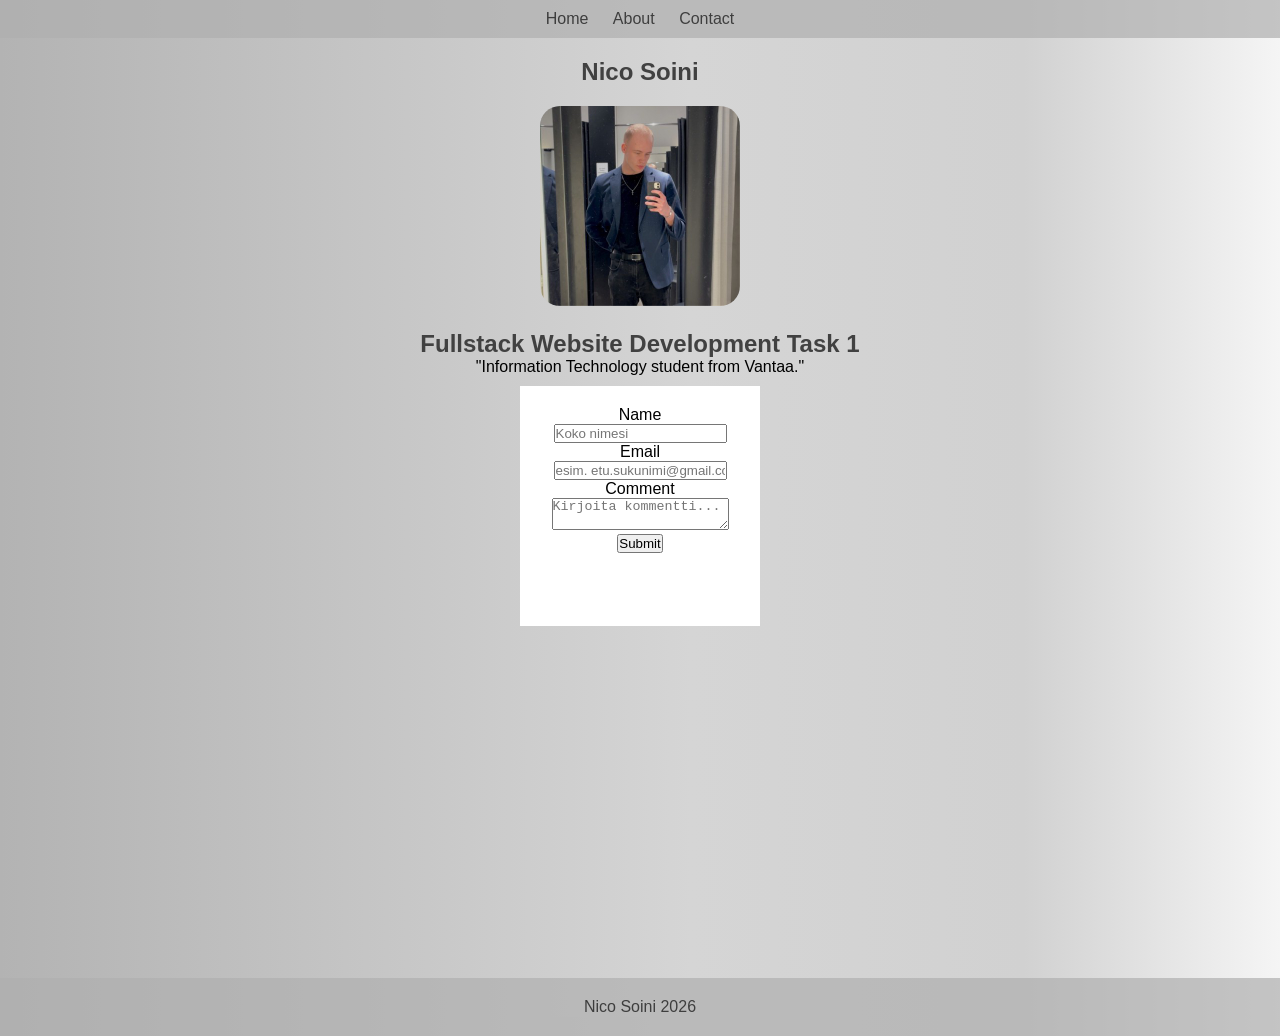
==== starter/index.html @ 15612860 "Module 1" ====
<!DOCTYPE html>
<html lang="en">
<head>
    <meta charset="UTF-8">
    <meta name="viewport" content="width=device-width, initial-scale=1.0">
    <!-- TODO: Add a descriptive title for your page -->
    <title>WS1: HTML Page</title>
    
    <!-- Link to CSS file -->
    <link rel="stylesheet" href="./css/styles.css">
</head>
<body>
    <!-- TODO Task 3: Add navigation menu here -->
    <nav class="nav">
        <ul>
        <li><a href="#home">Home</a></li>
        <li><a href="#about">About</a></li>
        <li><a href="#contact">Contact</a></li>
        </ul>
    </nav>
    

    <main>
        <section id="home">
            <!-- Add your heading, subheading, paragraph, and image here -->
                 <h1>Nico Soini</h1>
    <img src="images/nicofullstack.jpg" alt="Nico">
    <!-- Use  h2, p, and img tags -->
        </section>
        
        <!-- TODO Task 1 & 3: Add an about section -->
        <section id="about">
            <h1>Fullstack Website Development Task 1</h1>
     <p>"Information Technology student from Vantaa."</p>
        </section>
        
        <!-- TODO Task 4: Add contact form section here -->
        <section id="contact">
            <form>
                <label for="name">Name</label><br>
                <input type="text" id="name" name="name" placeholder="Koko nimesi" required><br>
                <label for="email">Email</label><br>
                <input type="text" id="email" name="email" placeholder="esim. etu.sukunimi@gmail.com" required><br>
                <label for="text">Comment</label><br>
                <textarea name="text" id="text" placeholder="Kirjoita kommentti..." required></textarea><br>
                <button id="submit">Submit</button>
            </form>
        </section>
    </main>
    
    <!-- Optional: Add a footer -->
    <footer>
        <p>Nico Soini 2026</p>
    </footer>
</body>
</html>
---- starter/css/styles.css ----
/* =================================
   CSS Styles for Workshop 01
   ================================= */

/* TODO Task 2: Add your general styles here */

/* Reset and Base Styles */
* {
    margin: 0;
    padding: 0;
    /* Add your reset styles here (margin, padding, box-sizing) */
}

body {
    font-family: 'Gill Sans', 'Gill Sans MT', Calibri, 'Trebuchet MS', sans-serif;
    background: #65476b;
background: linear-gradient(90deg,rgb(179, 179, 179) 0%, rgb(213, 213, 213) 54%, rgba(209, 209, 209, 1) 80%, rgba(245, 245, 245, 1) 100%);
    /* Add body styles:  font-family, background-color, color, etc. */

}

/* TODO Task 2: Style your headings */
h1 {
    color: rgb(65, 65, 65);
    text-align: center;
    text-shadow: h-shadow v-shadow blur-radius color;
    
}

h2 {
    
}

/* TODO Task 2: Style your paragraphs */
p {
    
}

/* TODO Task 2: Style your images */
img {
    max-width: 200px;
    height: auto;
    border-radius: 20px;
    margin: 20px 0;
    
}

/* TODO Task 3: Navigation Styles */
.nav {
    display: block;
    text-align: center;
    justify-content: center;
    background-color: rgb(176, 176, 176);
    opacity: 0.7;
    margin-bottom: 20px;
    padding: 10px;

    
}

.nav ul {
    /* Remove bullets and style the list */
    list-style-type: none;
    
}

.nav li {
    /* Display items horizontally */
    display: inline;
    padding: 10px;
}

.nav a {
    /* Style the links */
    font-family: 'Gill Sans', 'Gill Sans MT', Calibri, 'Trebuchet MS', sans-serif;
    text-decoration: none;
    color: rgb(0, 0, 0);
}

.nav a:hover {
    /* Add hover effect */
    color: rgb(162, 162, 162);
}

/* Main Content Styles */
main {
    display: flex;
    flex-direction: column;
    align-items: center;
    text-align: center;
    min-height: 100vh;
    
}

#contact {
    background-color: white;
    margin: 10px;
    padding: 20px;
    width: 200px;
    height: 200px;

}

/* TODO Task 4: Form Styles */
form {
    
}

label {
    
}

input,
textarea {
    /* Style form inputs */
    max-width: 200px;
}

button,
input[type="submit"] {
    /* Style the submit button */
}

button:hover,
input[type="submit"]: hover {
    /* Add hover effect for button */
}

/* Footer Styles */
footer {
    background-color: rgb(176, 176, 176);
    opacity: 0.7;
    display: flex;
    color: rgb(0, 0, 0);
    text-align: center;
    justify-content: center;
    margin-bottom: 0;
    padding: 20px;
    margin-top: 20px;
}

/* TODO Task 5: Media Queries for Responsive Design */
/* Tablet styles (optional) */
@media (max-width: 768px) {
    /* Add your tablet/mobile styles here */
    
}

/* Mobile styles */
@media (max-width:  480px) {
    /* Add your mobile-specific styles here */
    
}
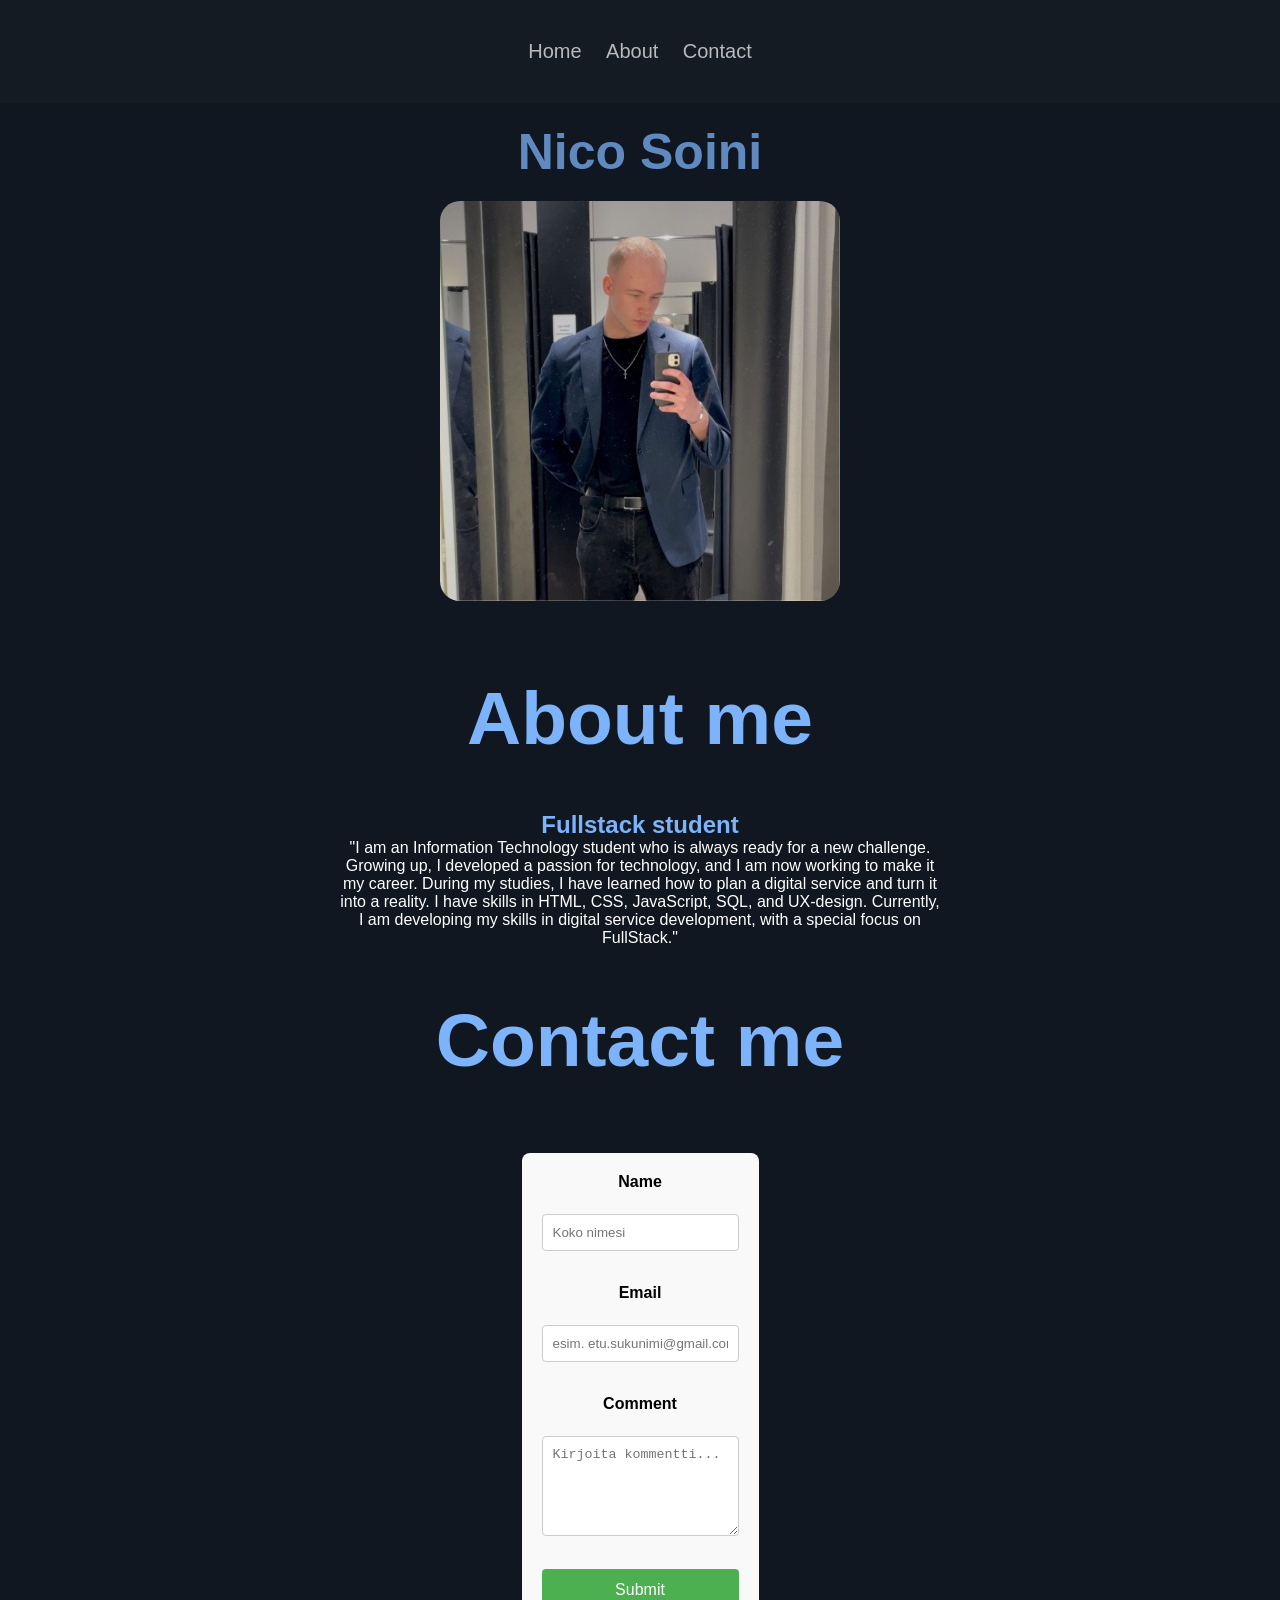
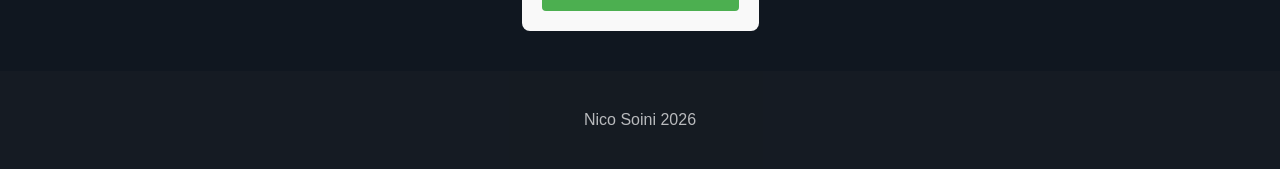
==== commit 5e25b55f: "Styles" ====
--- a/starter/index.html
+++ b/starter/index.html
@@ -1,56 +1,88 @@
-<!DOCTYPE html>
+<!doctype html>
 <html lang="en">
-<head>
-    <meta charset="UTF-8">
-    <meta name="viewport" content="width=device-width, initial-scale=1.0">
+  <head>
+    <meta charset="UTF-8" />
+    <meta name="viewport" content="width=device-width, initial-scale=1.0" />
     <!-- TODO: Add a descriptive title for your page -->
     <title>WS1: HTML Page</title>
-    
+
     <!-- Link to CSS file -->
-    <link rel="stylesheet" href="./css/styles.css">
-</head>
-<body>
+    <link rel="stylesheet" href="./css/styles.css" />
+  </head>
+  <body>
     <!-- TODO Task 3: Add navigation menu here -->
     <nav class="nav">
-        <ul>
+      <ul>
         <li><a href="#home">Home</a></li>
         <li><a href="#about">About</a></li>
         <li><a href="#contact">Contact</a></li>
-        </ul>
+      </ul>
     </nav>
-    
 
     <main>
-        <section id="home">
-            <!-- Add your heading, subheading, paragraph, and image here -->
-                 <h1>Nico Soini</h1>
-    <img src="images/nicofullstack.jpg" alt="Nico">
-    <!-- Use  h2, p, and img tags -->
-        </section>
-        
-        <!-- TODO Task 1 & 3: Add an about section -->
-        <section id="about">
-            <h1>Fullstack Website Development Task 1</h1>
-     <p>"Information Technology student from Vantaa."</p>
-        </section>
-        
-        <!-- TODO Task 4: Add contact form section here -->
-        <section id="contact">
-            <form>
-                <label for="name">Name</label><br>
-                <input type="text" id="name" name="name" placeholder="Koko nimesi" required><br>
-                <label for="email">Email</label><br>
-                <input type="text" id="email" name="email" placeholder="esim. etu.sukunimi@gmail.com" required><br>
-                <label for="text">Comment</label><br>
-                <textarea name="text" id="text" placeholder="Kirjoita kommentti..." required></textarea><br>
-                <button id="submit">Submit</button>
-            </form>
-        </section>
+      <section id="home">
+        <!-- Add your heading, subheading, paragraph, and image here -->
+        <h1>Nico Soini</h1>
+        <img src="images/nicofullstack.jpg" alt="Nico" />
+        <!-- Use  h2, p, and img tags -->
+      </section>
+      <!-- TODO Task 1 & 3: Add an about section -->
+      <section id="about">
+        <div id="aboutB">
+        <h2>About me</h2>
+      </div>
+        <div id="about-text">
+          <h2>Fullstack student</h2>
+          <p>
+            "I am an Information Technology student who is always ready for a
+            new challenge. Growing up, I developed a passion for technology, and
+            I am now working to make it my career. During my studies, I have
+            learned how to plan a digital service and turn it into a reality. I
+            have skills in HTML, CSS, JavaScript, SQL, and UX-design. Currently,
+            I am developing my skills in digital service development, with a
+            special focus on FullStack."
+          </p>
+        </div>
+      </section>
+        <div id="contactB">
+            <h2>Contact me</h2> 
+        </div>
+
+      <!-- TODO Task 4: Add contact form section here -->
+      <section id="contact">
+        <form>
+          <label for="name">Name</label><br />
+          <input
+            type="text"
+            id="name"
+            name="name"
+            placeholder="Koko nimesi"
+            required
+          /><br />
+          <label for="email">Email</label><br />
+          <input
+            type="email"
+            id="email"
+            name="email"
+            placeholder="esim. etu.sukunimi@gmail.com"
+            required
+          /><br />
+          <label for="text">Comment</label><br />
+          <textarea
+            name="text"
+            id="text"
+            placeholder="Kirjoita kommentti..."
+            required
+          ></textarea
+          ><br />
+          <button id="submit">Submit</button>
+        </form>
+      </section>
     </main>
-    
+
     <!-- Optional: Add a footer -->
     <footer>
-        <p>Nico Soini 2026</p>
+      <p>Nico Soini 2026</p>
     </footer>
-</body>
-</html>+  </body>
+</html>
--- a/starter/css/styles.css
+++ b/starter/css/styles.css
@@ -13,32 +13,30 @@
 
 body {
     font-family: 'Gill Sans', 'Gill Sans MT', Calibri, 'Trebuchet MS', sans-serif;
-    background: #65476b;
-background: linear-gradient(90deg,rgb(179, 179, 179) 0%, rgb(213, 213, 213) 54%, rgba(209, 209, 209, 1) 80%, rgba(245, 245, 245, 1) 100%);
+    background-color: #101720;
     /* Add body styles:  font-family, background-color, color, etc. */
 
 }
 
 /* TODO Task 2: Style your headings */
 h1 {
-    color: rgb(65, 65, 65);
+    color: #6089c0;
     text-align: center;
-    text-shadow: h-shadow v-shadow blur-radius color;
-    
+    font-size: 50px;
 }
 
 h2 {
-    
+    color: #7cb3fb;
 }
 
 /* TODO Task 2: Style your paragraphs */
 p {
-    
+    color: white;
 }
 
 /* TODO Task 2: Style your images */
 img {
-    max-width: 200px;
+    max-width: 400px;
     height: auto;
     border-radius: 20px;
     margin: 20px 0;
@@ -50,10 +48,10 @@
     display: block;
     text-align: center;
     justify-content: center;
-    background-color: rgb(176, 176, 176);
+    background-color: #181d24;
     opacity: 0.7;
     margin-bottom: 20px;
-    padding: 10px;
+    padding: 40px;
 
     
 }
@@ -74,7 +72,8 @@
     /* Style the links */
     font-family: 'Gill Sans', 'Gill Sans MT', Calibri, 'Trebuchet MS', sans-serif;
     text-decoration: none;
-    color: rgb(0, 0, 0);
+    color: rgb(255, 255, 255);
+    font-size: 20px;
 }
 
 .nav a:hover {
@@ -93,50 +92,78 @@
 }
 
 #contact {
-    background-color: white;
-    margin: 10px;
+    background-color: #f9f9f9;
+    margin: 20px auto;
     padding: 20px;
-    width: 200px;
-    height: 200px;
-
+    max-width: 400px; /* Sopiva leveys lomakkeelle */
+    border-radius: 8px;
 }
 
-/* TODO Task 4: Form Styles */
 form {
-    
+    display: flex;
+    flex-direction: column; /* Laitetaan elementit allekkain */
 }
 
 label {
-    
+    font-weight: bold;
+    margin-bottom: 5px;
 }
 
 input,
 textarea {
-    /* Style form inputs */
-    max-width: 200px;
+    width: 100%; /* Täyttää käytettävissä olevan tilan */
+    padding: 10px;
+    margin-bottom: 15px; /* Lisää väliä elementtien välille */
+    border: 1px solid #ccc;
+    border-radius: 4px;
+    box-sizing: border-box; /* Pitää paddingin elementin sisällä */
 }
 
-button,
-input[type="submit"] {
-    /* Style the submit button */
+textarea {
+    min-height: 100px;
+    resize: vertical; /* Sallii vain pystysuuntaisen venytyksen */
 }
 
-button:hover,
-input[type="submit"]: hover {
-    /* Add hover effect for button */
+button {
+    background-color: #4CAF50;
+    color: white;
+    padding: 12px;
+    border: none;
+    border-radius: 4px;
+    cursor: pointer;
+    font-size: 16px;
+    transition: background-color 0.3s;
+}
+
+button:hover {
+    background-color: #45a049; /* Hieman tummempi vihreä hoverissa */
 }
 
 /* Footer Styles */
 footer {
-    background-color: rgb(176, 176, 176);
+    background-color: #181d24;
     opacity: 0.7;
     display: flex;
-    color: rgb(0, 0, 0);
+    color: rgb(255, 255, 255);
     text-align: center;
     justify-content: center;
     margin-bottom: 0;
-    padding: 20px;
+    padding: 40px;
     margin-top: 20px;
+}
+
+#about-text {
+    max-width: 600px;
+
+}
+
+#aboutB {
+    font-size: 50px;
+    margin: 50px
+}
+#contactB {
+    font-size: 50px;
+    margin: 50px
 }
 
 /* TODO Task 5: Media Queries for Responsive Design */
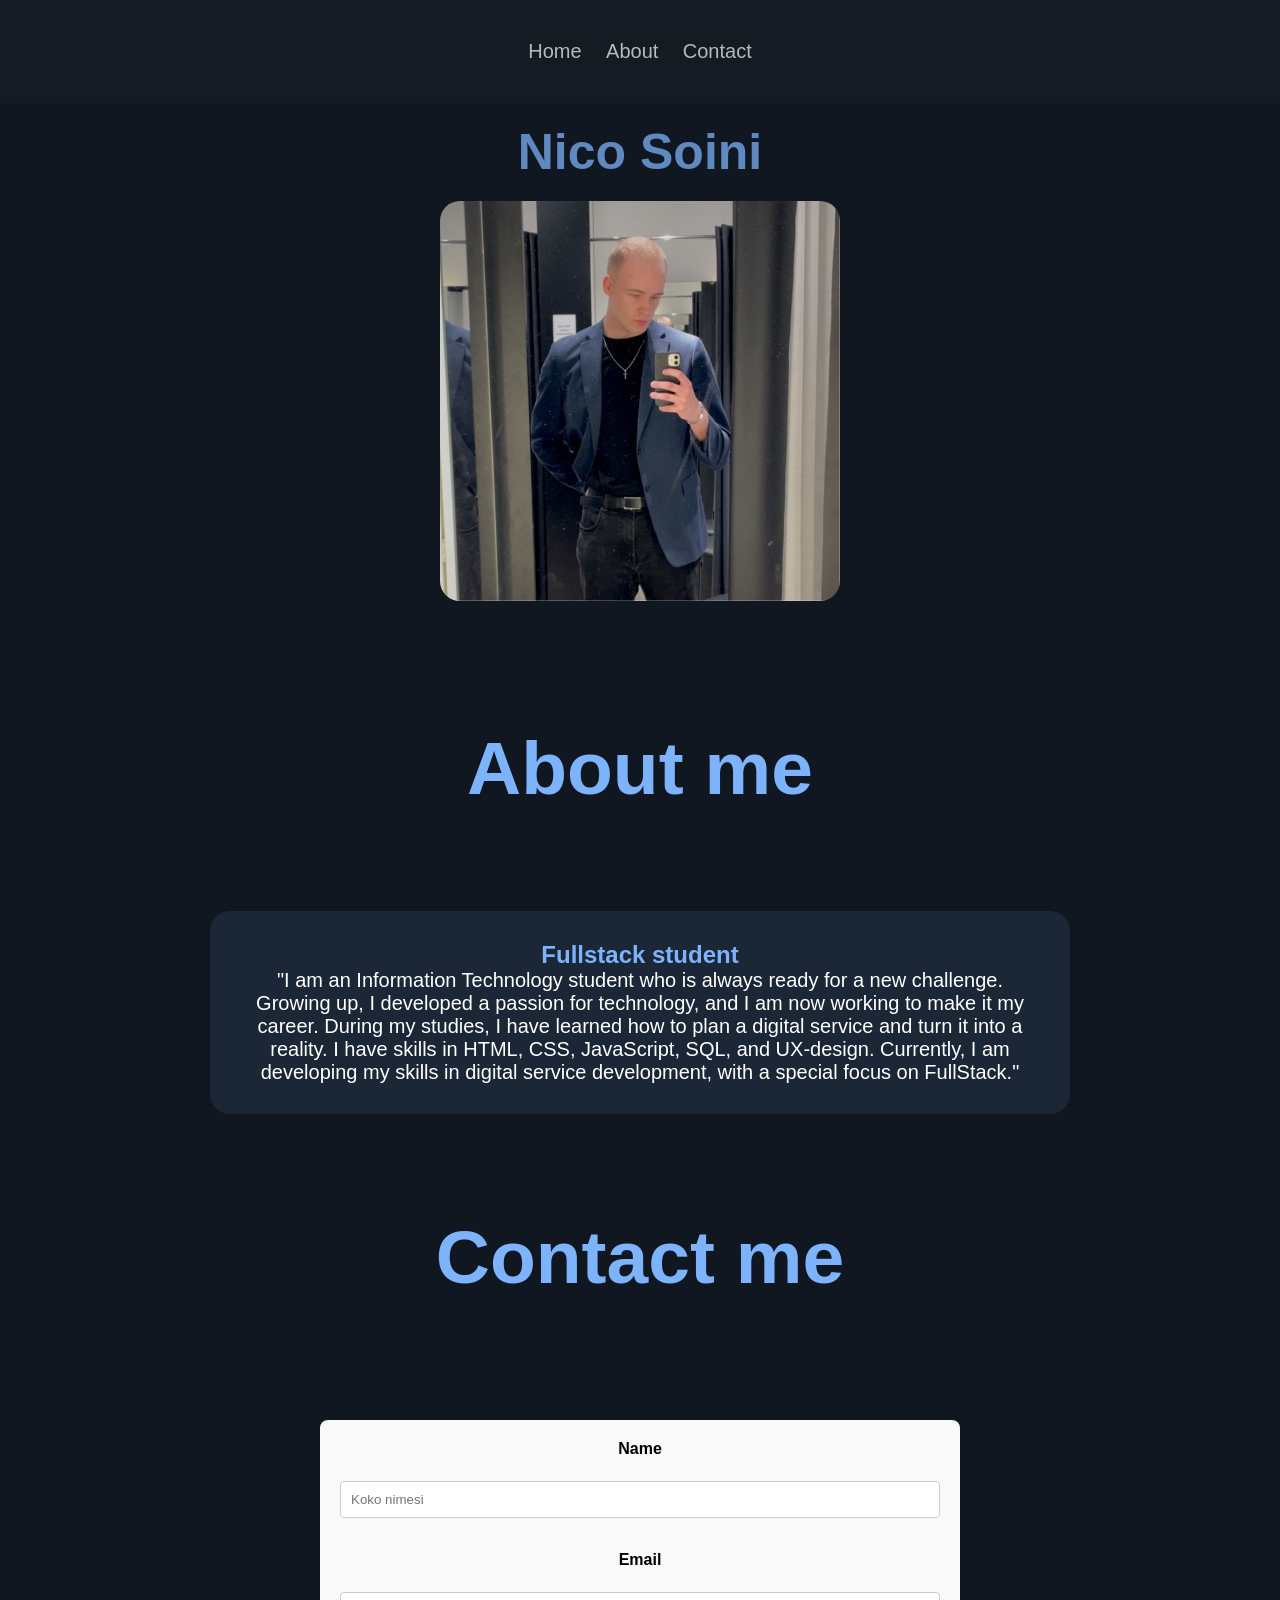
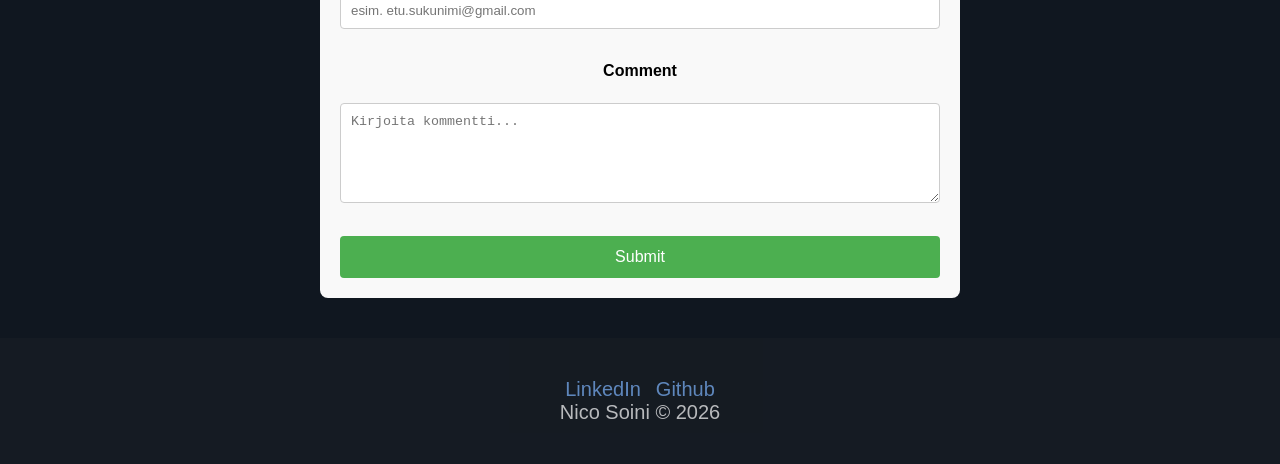
==== commit d9a1a26d: "finished" ====
--- a/starter/index.html
+++ b/starter/index.html
@@ -82,7 +82,13 @@
 
     <!-- Optional: Add a footer -->
     <footer>
-      <p>Nico Soini 2026</p>
+      <div id="socials">
+        <ul>
+          <li><a href="https://www.linkedin.com/in/nicosoini/" target="_blank">LinkedIn</a></li>
+          <li><a href="https://github.com/nicosoini" target="_blank">Github</a></li>
+        </ul>
+      </div>
+      <p>Nico Soini &#169; 2026</p>
     </footer>
   </body>
 </html>
--- a/starter/css/styles.css
+++ b/starter/css/styles.css
@@ -27,11 +27,13 @@
 
 h2 {
     color: #7cb3fb;
+
 }
 
 /* TODO Task 2: Style your paragraphs */
 p {
     color: white;
+    font-size: 20px;
 }
 
 /* TODO Task 2: Style your images */
@@ -78,7 +80,8 @@
 
 .nav a:hover {
     /* Add hover effect */
-    color: rgb(162, 162, 162);
+    color: rgb(119, 180, 250);
+    text-decoration: wavy;
 }
 
 /* Main Content Styles */
@@ -95,7 +98,7 @@
     background-color: #f9f9f9;
     margin: 20px auto;
     padding: 20px;
-    max-width: 400px; /* Sopiva leveys lomakkeelle */
+    width: 600px; /* Sopiva leveys lomakkeelle */
     border-radius: 8px;
 }
 
@@ -132,7 +135,7 @@
     border-radius: 4px;
     cursor: pointer;
     font-size: 16px;
-    transition: background-color 0.3s;
+
 }
 
 button:hover {
@@ -145,36 +148,96 @@
     opacity: 0.7;
     display: flex;
     color: rgb(255, 255, 255);
-    text-align: center;
-    justify-content: center;
+    flex-direction: column;
+    text-align: center;
+    align-items: center;
     margin-bottom: 0;
     padding: 40px;
     margin-top: 20px;
 }
 
 #about-text {
-    max-width: 600px;
+    max-width: 800px;
+    background-color: #1b2736;
+    padding: 30px;
+    border-radius: 20px;
 
 }
 
 #aboutB {
     font-size: 50px;
-    margin: 50px
+    margin: 100px
 }
 #contactB {
     font-size: 50px;
-    margin: 50px
+    margin: 100px
+}
+#socials ul {
+    list-style-type: none;
+    padding: 0;
+    display: flex;
+    gap: 15px;
+}
+#socials a {
+    text-decoration: none;
+    color: rgb(128, 183, 255);
+    font-size: 20px;
+}
+#socials a:hover {
+    color: rgb(91, 130, 180);;
 }
 
 /* TODO Task 5: Media Queries for Responsive Design */
 /* Tablet styles (optional) */
 @media (max-width: 768px) {
     /* Add your tablet/mobile styles here */
-    
+    .nav ul {
+        display: flex;
+        flex-direction: column;
+        gap: 15px;
+    }
+    .nav li {
+        display: block;
+        padding: 5px 0;
+    }
+    .nav {
+        padding: 20px;
+    }
+    h1 {
+        font-size: 35px;
+    }
+    #aboutB, #contactB {
+        font-size: 32px;
+        margin: 40px 0;
+    }
+    p {
+        font-size: 18px;
+    }
+    #contact {
+        width: 90%;
+        padding: 15px;
+    }
+    #about-text {
+        width: 85%;
+        padding: 20px;
+    }
+    img {
+        max-width: 90%;
+        height: auto;
+    }
 }
 
 /* Mobile styles */
 @media (max-width:  480px) {
     /* Add your mobile-specific styles here */
+    h1 {
+        font-size: 28px;
+    }
+    .nav a {
+        font-size: 18px;
+    }
+    button {
+        width: 100%;
+    }
     
 }
